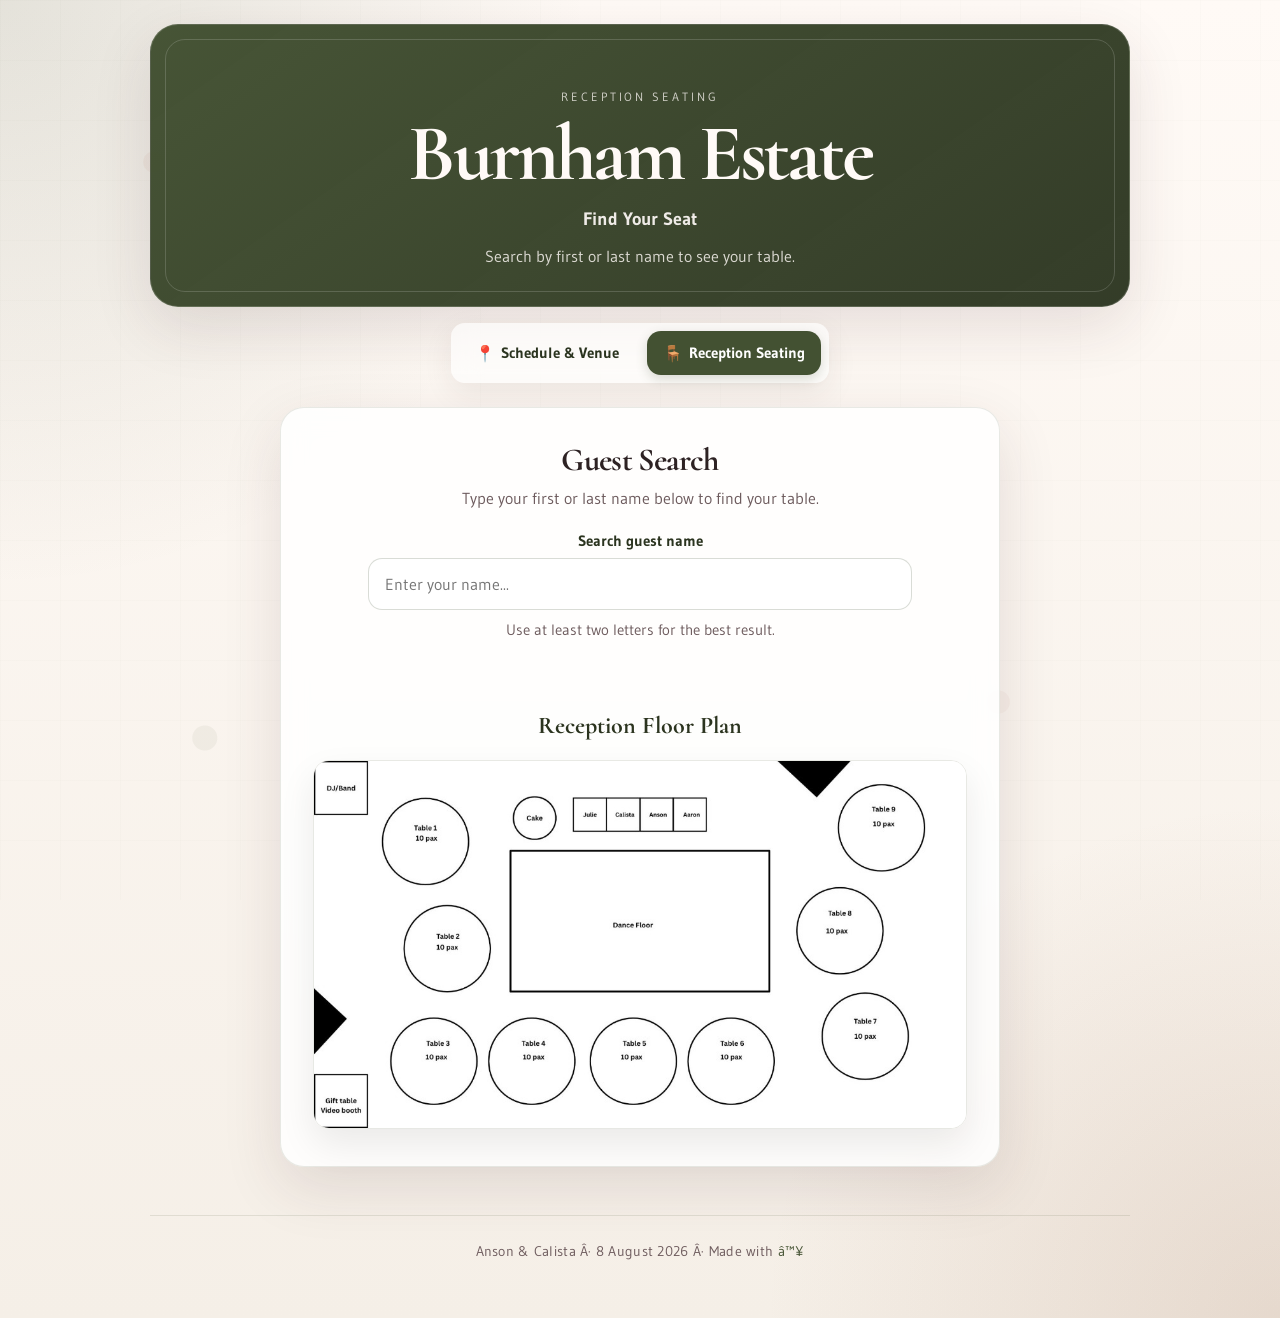
==== seating.html @ eb35f940 "Created Anson's seating page" ====
<!DOCTYPE html>
<!-- The language is set to English -->
<html lang="en">

<head>
    <!-- Character encoding for the document to support all text characters -->
    <meta charset="UTF-8">
    <!-- Make the page responsive on mobile devices so it scales correctly -->
    <meta name="viewport" content="width=device-width, initial-scale=1.0">
    <!-- Title of the page shown in the browser tab -->
    <title>Reception Seating | Anson &amp; Calista</title>
    <!-- Theme color for mobile browsers (changes the top bar color on some phones) -->
    <meta name="theme-color" content="#7a2230">
    
    <!-- Preconnect to Google Fonts for faster loading of typography -->
    <link rel="preconnect" href="https://fonts.googleapis.com">
    <link rel="preconnect" href="https://fonts.gstatic.com" crossorigin>
    <!-- Load custom fonts (Battambang, Inter, Playfair Display) from Google Fonts -->
    <link
        href="https://fonts.googleapis.com/css2?family=Battambang:wght@400;700&family=Gudea:wght@400;700&family=Cormorant:wght@400;700&display=swap"
        rel="stylesheet">
        
    <!-- Link to our custom CSS stylesheet for styling the page -->
    <link rel="stylesheet" href="style.css">
    
    <!-- Inline CSS to hide the language toggle button because we only need English here -->
    <style>
        #lang-toggle {
            display: none !important; /* Forces the button to be hidden completely */
        }
    </style>
</head>

<body>
    <!-- Hero section displaying the main title of the page -->
    <header class="hero hero-maroon">
        <!-- Small text above the main title (the eyebrow text) -->
        <p class="eyebrow">Reception Seating</p>
        <!-- The main heading with the venue name -->
        <h1>Burnham Estate</h1>
        <!-- Secondary text instructing the user what to do -->
        <p class="date">Find Your Seat</p>
        <!-- A small subtitle explaining the search feature below -->
        <p class="subtitle">Search by first or last name to see your table.</p>
    </header>

    <!-- Navigation bar to move between pages on the site -->
    <nav class="top-nav">
        <!-- Link to the schedule and venue page -->
        <a href="index.html"><i class="nav-icon">📍 </i><span>Schedule &amp; Venue</span></a>
        <!-- Link to the seating page (this page, so it is marked as active) -->
        <a href="seating.html" class="active"><i class="nav-icon">🪑</i><span data-i18n="nav-seating">Reception
                Seating</span></a>
    </nav>

    <!-- Main content area containing the search box and floor plan -->
    <main class="container flow-layout">
        <!-- Search panel section with a fade-in animation effect -->
        <section class="panel guest-search-panel fade-in" style="--delay: 0s">
            <!-- Heading area for the search section -->
            <div class="section-heading">
                <!-- Title for the search section -->
                <h2 data-i18n="seating-section-title">Guest Search</h2>
                <!-- Description for the search section to help users -->
                <p data-i18n="seating-section-desc">Type your first or last name below to find your table.</p>
            </div>

            <!-- Label for the search input box (good for accessibility) -->
            <label class="search-label" for="searchInput" data-i18n="seating-search-label">Search guest name</label>
            <!-- The actual text input box where users type their name -->
            <input type="text" id="searchInput" placeholder="Enter your name..."
                data-i18n-placeholder="seating-search-placeholder">
            <!-- A helpful hint for the user below the input -->
            <p class="search-hint" data-i18n="seating-search-hint">Use at least two letters for the best result.</p>

            <!-- This empty div is where the search results will appear via JavaScript -->
            <div id="results" class="results-shell"></div>

            <!-- Wrapper for the floor plan image, also fades in slightly delayed -->
            <div class="floorplan-wrapper fade-in" style="margin-top: 3.5rem; text-align: center; --delay: 0.15s">
                <!-- Title for the floor plan image -->
                <h3
                    style="font-family: 'Cormorant', Georgia, serif; color: var(--brand-dark); margin-bottom: 1.25rem; font-size: 1.5rem;">
                    Reception Floor Plan</h3>
                <!-- The floor plan image itself -->
                <img src="images/floorplan.jpg" alt="Floor Plan"
                    style="width: 100%; max-width: 800px; height: auto; border-radius: 16px; box-shadow: 0 16px 36px rgba(0,0,0,0.08); border: 1px solid var(--border);">
            </div>
        </section>
    </main>

    <!-- Footer section with the date and a heart icon -->
    <footer>
        <span>Anson &amp; Calista Â· 8 August 2026 Â· Made with</span> <i class="footer-heart">â™¥</i>
    </footer>

    <!-- Load the translations JavaScript file (used for multi-language support if needed) -->
    <script src="../translations.js"></script>
    
    <!-- Custom JavaScript for the seating search functionality -->
    <script>
        // Array of objects containing table names and their respective guests
        const seatingData = [
            { table: "Table 1", guests: ["Rodney Chiu", "Melissa Tan", "Zack Chiu", "Fetz Foo", "Feliz Foo", "Rina Tan", "Lee", "Florence Tan", "Bec Hardman", "Jenny Tan"] },
            { table: "Table 2", guests: ["Mum", "Grandma", "Carmen Nguyen", "Ma Nina Ortega", "Hilda Chow", "Catherine Wong", "Uncle Ma", "Vitou Seng", "Jenny Voller", "Geoff Voller"] },
            { table: "Table 3", guests: ["Julia Cheam", "Hui Ren Tan", "Adeline Yap", "Dan Yao", "Denise Foo", "Josie Goh", "Nicole Tan", "Sarah Maizura", "Chong Ler", "Ashley Lau"] },
            { table: "Table 4", guests: ["Macy Voeung", "Judy Nguyen", "Sharon Luo", "Jun Hee Hong", "Louis Teoh", "Jess Truong", "Tim Truong", "Esther Tran", "Dan Tran", "Grace Leung"] },
            { table: "Table 5", guests: ["Marshall Scott", "Julie Scott", "Woojin Yang", "Rachel Yang", "Rachel Tam", "Hamish Clark", "Mikey Wong", "Geoffrey Lu", "Andrew Wong", "Jeremy Wong"] },
            { table: "Table 6", guests: ["Ryan Szeto", "Grace Szeto", "Brett Jackson", "Janette Jackson", "Paul Tam", "Vania Tam", "Benjamin Jiang", "Erica Jiang", "Thomas Chin", "Carol Chin"] },
            { table: "Table 7", guests: ["Graham Bae", "Bora Bae", "Ethan Bae", "Ceewing Shen", "Joe Shen", "Sewlyn Chang", "Mady Chang", "Dan Au", "Fayette Au", "Bay Odontuyaa", "Emily Liu"] },
            { table: "Table 8", guests: ["Will Yu", "Lydia Chung", "Bianca So", "Ian Chan", "Jeclyn Lim", "Aaron Lee", "Lilian Ly", "Hieu Ly", "Jono Vavouris", "Hannah Vavouris", "Lina Vavouris"] },
            { table: "Table 9", guests: ["Nelson Cheng", "Peter Kim", "Adam Nelson", "Paul Chang", "Jacky Chen", "Jack Liang", "Samson Ng", "Mikkel Li", "Tim Lim", "Pearl Kim", "Ruby Lim"] }
        ];

        // Helper function to get a translated string based on a key from translations.js
        function t(key) {
            // Get the current language selected by the user
            const lang = getLanguage();
            // Look up the translation entry for the requested key
            const entry = translations[key];
            // If the entry doesn't exist, just return the key itself so it doesn't break
            if (!entry) return key;
            // Return the translated string for the current language, or English as a fallback
            return entry[lang] || entry['en'];
        }

        // Function to highlight the searched text within a guest's name
        function highlightMatch(name, query) {
            // Find the starting position of the query in the name (ignoring case)
            const idx = name.toLowerCase().indexOf(query);
            // If the query is not found, return the original name
            if (idx === -1) return name;
            // Get the part of the name before the matched text
            const before = name.slice(0, idx);
            // Get the exact matched text from the name (this preserves the original uppercase/lowercase)
            const match = name.slice(idx, idx + query.length);
            // Get the part of the name after the matched text
            const after = name.slice(idx + query.length);
            // Return the name with the matched part wrapped in a <mark> tag for yellow highlighting
            return `${before}<mark>${match}</mark>${after}`;
        }

        // Main function to handle searching for a guest when typing
        function searchGuest() {
            // Get the value typed in the search box, convert to lowercase, and remove extra spaces
            const input = document.getElementById('searchInput').value.toLowerCase().trim();
            // Get the div element where we will display the search results
            const resultsDiv = document.getElementById('results');

            // If the user typed less than 2 characters, show the default empty state message
            if (input.length < 2) {
                // Display the "seating-empty" message inside the results div
                resultsDiv.innerHTML = `<p class="empty-state">${t('seating-empty')}</p>`;
                // Stop the function from running further
                return;
            }

            // Create an empty string to build our HTML results
            let htmlString = '';

            // Loop through each table in the seating data array
            seatingData.forEach(tableGroup => {
                // Find all guests at this table whose name includes the searched text
                const matchedGuests = tableGroup.guests.filter(guest => guest.toLowerCase().includes(input));

                // If we found any matches at this table
                if (matchedGuests.length > 0) {
                    // Loop through all guests at the table and apply highlighting to the matching ones
                    const highlightedList = tableGroup.guests.map(guest => {
                        // If this guest's name matches the search, highlight it
                        if (guest.toLowerCase().includes(input)) {
                            return highlightMatch(guest, input);
                        }
                        // Otherwise, return the name normally without highlighting
                        return guest;
                    }).join(', '); // Join the array of names into a single comma-separated string

                    // Add a new result HTML block to our string for this table
                    htmlString += `
                        <div class="table-result">
                            <!-- Display the table name (e.g. Table 1) -->
                            <h3>${tableGroup.table}</h3>
                            <!-- Display the list of guests at the table with highlighting -->
                            <p><strong>${t('seating-guests-label')}</strong> ${highlightedList}</p>
                        </div>
                    `;
                }
            });

            // If no matches were found after checking all tables
            if (htmlString === '') {
                // Display a "no results" message
                resultsDiv.innerHTML = `<p class="empty-state">${t('seating-no-result')}</p>`;
            } else {
                // Otherwise, display the generated HTML results on the page
                resultsDiv.innerHTML = htmlString;
            }
        }

        // Get the search input element so we can listen for typing events
        const searchInput = document.getElementById('searchInput');
        // Get the results div so we can update it later
        const resultsDiv = document.getElementById('results');

        // When the page first loads, set the initial empty state message
        document.addEventListener('DOMContentLoaded', () => {
            // Put the empty message in the results container
            resultsDiv.innerHTML = `<p class="empty-state">${t('seating-empty')}</p>`;
        });

        // Run the searchGuest function every time the user types something into the input box
        searchInput.addEventListener('input', searchGuest);
        
        // When the user clicks into the search box, ensure the empty state is showing if there are no results yet
        searchInput.addEventListener('focus', () => {
            // If the results div is completely empty
            if (!resultsDiv.innerHTML) {
                // Show the empty state message
                resultsDiv.innerHTML = `<p class="empty-state">${t('seating-empty')}</p>`;
            }
        });

        // â”€â”€ Scroll fade-in â”€â”€
        // This is an immediately invoked function expression (IIFE) for the fade-in effect on scroll
        (function () {
            // Create a new IntersectionObserver to detect when elements enter the screen
            const observer = new IntersectionObserver((entries) => {
                // Loop through all observed elements
                entries.forEach(entry => {
                    // If the element is currently visible on the screen
                    if (entry.isIntersecting) {
                        // Add the 'visible' CSS class to trigger the fade-in animation
                        entry.target.classList.add('visible');
                        // Stop observing this element so it only fades in once
                        observer.unobserve(entry.target);
                    }
                });
            // Trigger when 8% of the element is visible on screen
            }, { threshold: 0.08 });

            // Find all elements with the 'fade-in' class and tell the observer to watch them
            document.querySelectorAll('.fade-in').forEach(el => observer.observe(el));
        })();
    </script>
</body>

</html>
---- style.css ----
﻿:root {
    --bg: #f5efe7;
    --surface: rgba(255, 255, 255, 0.86);
    --surface-strong: #ffffff;
    --text: #2d2223;
    --muted: #6d5b5d;
    --brand: #435132;
    --brand-dark: #2b341f;
    --border: rgba(67, 81, 50, 0.12);
    --shadow: 0 20px 60px rgba(68, 35, 40, 0.12);
}

* {
    box-sizing: border-box;
}

body {
    margin: 0;
    min-height: 100vh;
    font-family: "Cormorant", Georgia, serif;
    color: var(--text);
    text-align: center;
    background:
        radial-gradient(circle at top left, rgba(67, 81, 50, 0.14), transparent 32%),
        radial-gradient(circle at bottom right, rgba(160, 115, 87, 0.18), transparent 28%),
        linear-gradient(180deg, #fffaf6 0%, var(--bg) 100%);
}

body::before {
    content: "";
    position: fixed;
    inset: 0;
    pointer-events: none;
    background-image:
        radial-gradient(circle at 12% 18%, rgba(196, 151, 120, 0.22) 0 10px, transparent 11px),
        radial-gradient(circle at 84% 12%, rgba(67, 81, 50, 0.18) 0 14px, transparent 15px),
        radial-gradient(circle at 16% 82%, rgba(67, 81, 50, 0.14) 0 12px, transparent 13px),
        radial-gradient(circle at 78% 78%, rgba(196, 151, 120, 0.18) 0 11px, transparent 12px),
        linear-gradient(rgba(67, 81, 50, 0.03) 1px, transparent 1px),
        linear-gradient(90deg, rgba(67, 81, 50, 0.03) 1px, transparent 1px);
    background-size: 100% 100%, 100% 100%, 100% 100%, 100% 100%, 60px 60px, 60px 60px;
    opacity: 0.38;
}

.hero,
.top-nav,
.container,
footer {
    position: relative;
    z-index: 1;
}

/* â”€â”€â”€ Hero â”€â”€â”€ */

.hero {
    max-width: 980px;
    margin: 1.5rem auto 0;
    padding: 4rem 1.5rem 2.25rem;
    color: #fffaf7;
    background: linear-gradient(145deg, rgba(40, 24, 22, 0.18), rgba(40, 24, 22, 0.34));
    border: 1px solid rgba(255, 255, 255, 0.16);
    border-radius: 28px;
    box-shadow: var(--shadow);
    overflow: hidden;
}

.hero-photo {
    min-height: 42rem;
    display: flex;
    align-items: flex-end;
    justify-content: flex-start;
    background-image:
        linear-gradient(180deg, rgba(33, 18, 16, 0.08) 0%, rgba(33, 18, 16, 0.52) 100%),
        url("../images/CarmenVitou39.JPG");
    background-size: cover;
    background-position: center center;
}

.hero-maroon {
    background: linear-gradient(145deg, rgba(67, 81, 50, 0.98), rgba(43, 52, 31, 0.96));
}

.hero-menu {
    background:
        radial-gradient(ellipse at 20% 0%, rgba(196, 130, 100, 0.35) 0%, transparent 50%),
        radial-gradient(ellipse at 80% 100%, rgba(160, 90, 70, 0.25) 0%, transparent 50%),
        radial-gradient(circle at 50% 50%, rgba(255, 255, 255, 0.06) 0%, transparent 70%),
        linear-gradient(145deg, #435132 0%, #2b341f 40%, #3d1018 70%, #4a1a24 100%);
}

.hero-menu::before {
    content: "";
    position: absolute;
    inset: 0;
    background-image:
        radial-gradient(circle at 25% 30%, rgba(255, 215, 180, 0.08) 0 60px, transparent 61px),
        radial-gradient(circle at 75% 70%, rgba(255, 215, 180, 0.06) 0 40px, transparent 41px),
        radial-gradient(circle at 50% 10%, rgba(255, 255, 255, 0.04) 0 30px, transparent 31px);
    pointer-events: none;
    border-radius: 28px;
}

.hero-copy {
    position: relative;
    z-index: 1;
    width: min(100%, 36rem);
    text-align: left;
    padding: 1.2rem 1rem 1rem 0.25rem;
}

/* Hero text entrance animation */
@keyframes heroSlideUp {
    from {
        opacity: 0;
        transform: translateY(28px);
    }

    to {
        opacity: 1;
        transform: translateY(0);
    }
}

.hero-copy>* {
    animation: heroSlideUp 0.8s cubic-bezier(0.22, 1, 0.36, 1) both;
}

.hero-copy> :nth-child(1) {
    animation-delay: 0.1s;
}

.hero-copy> :nth-child(2) {
    animation-delay: 0.25s;
}

.hero-copy> :nth-child(3) {
    animation-delay: 0.4s;
}

.hero-copy> :nth-child(4) {
    animation-delay: 0.55s;
}

.hero-copy> :nth-child(5) {
    animation-delay: 0.7s;
}

.hero::after {
    content: "";
    position: absolute;
    inset: 14px;
    border: 1px solid rgba(255, 255, 255, 0.16);
    border-radius: 20px;
    pointer-events: none;
}

/* â”€â”€â”€ Typography â”€â”€â”€ */

.eyebrow,
.date,
.subtitle,
.section-heading p,
.search-hint,
.empty-state,
.schedule-item p,
.party-grid p,
.top-nav a,
.search-label {
    font-family: "Gudea", "Helvetica Neue", Arial, sans-serif;
}

.eyebrow {
    margin: 0 0 0.75rem;
    text-transform: uppercase;
    letter-spacing: 0.24em;
    font-size: 0.78rem;
    color: rgba(255, 250, 247, 0.78);
}

.hero h1 {
    margin: 0;
    font-size: clamp(2.8rem, 7vw, 5rem);
    line-height: 0.95;
    letter-spacing: -0.04em;
}

.date {
    margin: 1rem 0 0;
    font-size: 1.1rem;
    font-weight: 700;
    color: rgba(255, 250, 247, 0.92);
}

.subtitle {
    max-width: 38rem;
    margin: 0.8rem auto 0;
    font-size: 1rem;
    line-height: 1.7;
    color: rgba(255, 250, 247, 0.82);
}

/* â”€â”€â”€ Countdown â”€â”€â”€ */

.countdown {
    display: flex;
    gap: 0.6rem;
    margin-top: 1.4rem;
    flex-wrap: wrap;
}

.countdown-box {
    display: flex;
    flex-direction: column;
    align-items: center;
    justify-content: center;
    min-width: 4.2rem;
    padding: 0.65rem 0.8rem 0.55rem;
    border-radius: 14px;
    background: rgba(255, 255, 255, 0.12);
    backdrop-filter: blur(10px);
    border: 1px solid rgba(255, 255, 255, 0.18);
}

.countdown-num {
    font-family: "Cormorant", Georgia, serif;
    font-size: 1.6rem;
    font-weight: 700;
    line-height: 1.1;
    color: #fff;
}

.countdown-label {
    font-family: "Gudea", "Helvetica Neue", Arial, sans-serif;
    font-size: 0.65rem;
    font-weight: 600;
    text-transform: uppercase;
    letter-spacing: 0.12em;
    color: rgba(255, 250, 247, 0.7);
    margin-top: 0.2rem;
}

/* â”€â”€â”€ Nav â”€â”€â”€ */

.top-nav {
    display: inline-flex;
    flex-wrap: wrap;
    justify-content: center;
    gap: 0.75rem;
    margin: 1rem auto 0;
    padding: 0.5rem;
    border-radius: 14px;
    background: rgba(255, 255, 255, 0.64);
    backdrop-filter: blur(14px);
    box-shadow: 0 10px 30px rgba(68, 35, 40, 0.08);
}

.top-nav a {
    display: inline-flex;
    align-items: center;
    justify-content: center;
    min-height: 2.75rem;
    padding: 0.7rem 1rem;
    border-radius: 14px;
    color: var(--brand-dark);
    text-decoration: none;
    font-size: 0.95rem;
    font-weight: 700;
    transition: transform 150ms ease, background-color 150ms ease, color 150ms ease, box-shadow 150ms ease;
}

.top-nav a:hover,
.top-nav a:focus-visible {
    color: #fff;
    background: var(--brand);
    transform: translateY(-1px);
    box-shadow: 0 4px 12px rgba(67, 81, 50, 0.25);
    outline: none;
}

.top-nav a.active {
    color: #fff;
    background: var(--brand);
    box-shadow: 0 4px 12px rgba(67, 81, 50, 0.2);
}

.nav-icon {
    margin-right: 0.35rem;
    font-style: normal;
    font-size: 1rem;
}

.nav-back {
    border-right: 1px solid rgba(67, 81, 50, 0.15);
    padding-right: 1.2rem;
    margin-right: 0.15rem;
    opacity: 0.82;
    transition: opacity 150ms ease, transform 150ms ease, background-color 150ms ease, color 150ms ease, box-shadow 150ms ease;
}

.nav-back:hover,
.nav-back:focus-visible {
    opacity: 1;
}

/* â”€â”€â”€ Container / Layout â”€â”€â”€ */

.container {
    width: min(100% - 2rem, 980px);
    margin: 1.5rem auto 3rem;
    display: grid;
    gap: 1.25rem;
}

.flow-layout {
    grid-template-columns: 1fr;
}

/* â”€â”€â”€ Panels â”€â”€â”€ */

.panel {
    padding: clamp(1.25rem, 3vw, 2rem);
    text-align: left;
    background: var(--surface);
    border: 1px solid var(--border);
    border-radius: 24px;
    box-shadow: var(--shadow);
    backdrop-filter: blur(12px);
}

.guest-search-panel {
    max-width: 720px;
    margin-inline: auto;
    text-align: center;
}

.guest-search-panel .section-heading,
.guest-search-panel .search-label,
.guest-search-panel .search-hint {
    text-align: center;
}

.guest-search-panel .search-label,
.guest-search-panel input[type="text"],
.guest-search-panel .results-shell {
    width: min(100%, 34rem);
    margin-inline: auto;
}

.guest-search-panel .results-shell {
    justify-items: center;
}

.guest-search-panel .table-result,
.guest-search-panel .empty-state {
    width: 100%;
    text-align: left;
}

.venue-panel {
    background: linear-gradient(180deg, rgba(255, 255, 255, 0.94), rgba(252, 244, 239, 0.92));
}

.soft-panel {
    background: linear-gradient(180deg, rgba(255, 255, 255, 0.92), rgba(255, 247, 242, 0.9));
}

.gallery-panel {
    background: linear-gradient(180deg, rgba(255, 255, 255, 0.9), rgba(255, 250, 246, 0.92));
}

.menu-panel {
    text-align: center;
}

.menu-image-wrap {
    width: min(100%, 620px);
    max-width: 620px;
    margin: 0 auto;
    border-radius: 20px;
    overflow: hidden;
    background: #0b1027;
    box-shadow: 0 18px 44px rgba(32, 20, 24, 0.16);
    border: 1px solid rgba(67, 81, 50, 0.12);
}

.menu-image-wrap img {
    display: block;
    width: 100%;
    height: auto;
    max-height: 82vh;
    object-fit: contain;
}

/* â”€â”€â”€ Section Headings â”€â”€â”€ */

.section-heading {
    margin-bottom: 1.2rem;
}

.section-heading h2 {
    margin: 0;
    font-size: clamp(1.5rem, 3vw, 2rem);
    letter-spacing: -0.02em;
}

.section-heading p {
    margin: 0.45rem 0 0;
    color: var(--muted);
    line-height: 1.6;
}

/* â”€â”€â”€ Schedule â”€â”€â”€ */

.schedule-item {
    padding: 1rem 0;
    border-top: 1px solid rgba(67, 81, 50, 0.12);
    transition: background-color 200ms ease;
}

.schedule-item:first-of-type {
    border-top: 0;
    padding-top: 0;
}

.schedule-item:hover {
    background: rgba(67, 81, 50, 0.03);
    border-radius: 12px;
    padding-left: 0.75rem;
    padding-right: 0.75rem;
    margin-left: -0.75rem;
    margin-right: -0.75rem;
}

.schedule-item h3 {
    margin: 0 0 0.6rem;
    font-family: "Gudea", "Helvetica Neue", Arial, sans-serif;
    font-size: 1.08rem;
    line-height: 1.4;
}

.time-pill {
    display: inline-flex;
    align-items: center;
    padding: 0.25rem 0.7rem;
    margin-right: 0.5rem;
    border-radius: 999px;
    background: rgba(67, 81, 50, 0.1);
    color: var(--brand);
    font-size: 0.86rem;
    font-weight: 700;
    letter-spacing: 0.02em;
}

.schedule-item p,
.party-grid p {
    margin: 0.2rem 0;
    line-height: 1.7;
    color: var(--muted);
}

/* â”€â”€â”€ Wedding Party â”€â”€â”€ */

.party-section-title {
    margin: 2.2rem 0 0.8rem;
    font-family: "Cormorant", Georgia, serif;
    font-size: 1.4rem;
    color: var(--brand-dark);
}

.party-grid {
    display: grid;
    gap: 0.75rem;
}

.party-grid p {
    margin: 0;
    padding: 1rem 1.1rem;
    background: rgba(67, 81, 50, 0.06);
    border: 1px solid rgba(67, 81, 50, 0.08);
    border-radius: 16px;
    color: var(--text);
    transition: transform 200ms ease, box-shadow 200ms ease;
}

.party-grid p:hover {
    transform: translateY(-2px);
    box-shadow: 0 8px 20px rgba(68, 35, 40, 0.1);
}

/* â”€â”€â”€ Search â”€â”€â”€ */

.search-label {
    display: block;
    margin: 0 0 0.5rem;
    font-size: 0.95rem;
    font-weight: 700;
    color: var(--brand-dark);
}

input[type="text"] {
    width: 100%;
    min-height: 3.25rem;
    padding: 0.9rem 1rem;
    border: 1px solid rgba(67, 81, 50, 0.2);
    border-radius: 14px;
    background: rgba(255, 255, 255, 0.95);
    color: var(--text);
    font-family: "Gudea", "Helvetica Neue", Arial, sans-serif;
    font-size: 1rem;
    box-shadow: inset 0 1px 0 rgba(255, 255, 255, 0.85);
    transition: border-color 150ms ease, box-shadow 150ms ease, transform 150ms ease;
}

input[type="text"]:focus {
    outline: none;
    border-color: var(--brand);
    box-shadow: 0 0 0 4px rgba(67, 81, 50, 0.12);
}

.search-hint {
    margin: 0.7rem 0 1rem;
    color: var(--muted);
    font-size: 0.92rem;
}

.results-shell {
    display: grid;
    gap: 0.75rem;
}

/* â”€â”€â”€ Search results with animation â”€â”€â”€ */

@keyframes resultSlideIn {
    from {
        opacity: 0;
        transform: translateY(12px);
    }

    to {
        opacity: 1;
        transform: translateY(0);
    }
}

.table-result {
    padding: 1rem 1.1rem;
    background: var(--surface-strong);
    border: 1px solid rgba(67, 81, 50, 0.12);
    border-radius: 16px;
    box-shadow: 0 12px 30px rgba(68, 35, 40, 0.06);
    text-align: left;
    animation: resultSlideIn 0.35s cubic-bezier(0.22, 1, 0.36, 1) both;
}

.table-result:nth-child(2) {
    animation-delay: 0.08s;
}

.table-result:nth-child(3) {
    animation-delay: 0.16s;
}

.table-result h3 {
    margin: 0 0 0.5rem;
    font-family: "Gudea", "Helvetica Neue", Arial, sans-serif;
    font-size: 1.05rem;
    color: var(--brand-dark);
}

.table-result p {
    margin: 0;
    color: var(--muted);
    line-height: 1.6;
}

mark {
    background: rgba(67, 81, 50, 0.14);
    color: var(--brand-dark);
    font-weight: 700;
    border-radius: 3px;
    padding: 0.05em 0.2em;
}

.empty-state {
    margin: 0;
    padding: 1rem 1.1rem;
    border-radius: 16px;
    background: rgba(67, 81, 50, 0.06);
    border: 1px dashed rgba(67, 81, 50, 0.18);
    color: var(--muted);
    text-align: center;
    animation: resultSlideIn 0.3s cubic-bezier(0.22, 1, 0.36, 1) both;
}

/* â”€â”€â”€ Photo Grid & Lightbox â”€â”€â”€ */

.photo-grid {
    display: grid;
    gap: 1rem;
}

.photo-card {
    margin: 0;
    overflow: hidden;
    border-radius: 20px;
    background: #fff;
    border: 1px solid rgba(67, 81, 50, 0.12);
    box-shadow: 0 16px 36px rgba(68, 35, 40, 0.08);
    cursor: pointer;
    transition: transform 300ms ease, box-shadow 300ms ease;
}

.photo-card:hover {
    transform: translateY(-4px);
    box-shadow: 0 22px 48px rgba(68, 35, 40, 0.14);
}

.photo-card img {
    display: block;
    width: 100%;
    height: 100%;
    aspect-ratio: 4 / 5;
    object-fit: cover;
    transition: transform 0.5s cubic-bezier(0.22, 1, 0.36, 1);
}

.photo-card:hover img {
    transform: scale(1.06);
}

.photo-card-large img {
    aspect-ratio: 4 / 5;
}

.photo-card figcaption {
    padding: 0.8rem 0.95rem 0.95rem;
    font-family: "Gudea", "Helvetica Neue", Arial, sans-serif;
    font-size: 0.92rem;
    color: var(--muted);
    text-align: left;
}

/* Lightbox */
.lightbox-overlay {
    position: fixed;
    inset: 0;
    z-index: 1000;
    display: flex;
    align-items: center;
    justify-content: center;
    background: rgba(20, 10, 12, 0.88);
    backdrop-filter: blur(12px);
    opacity: 0;
    visibility: hidden;
    transition: opacity 0.3s ease, visibility 0.3s ease;
    cursor: zoom-out;
}

.lightbox-overlay.open {
    opacity: 1;
    visibility: visible;
}

.lightbox-overlay img {
    max-width: 90vw;
    max-height: 88vh;
    border-radius: 16px;
    box-shadow: 0 30px 80px rgba(0, 0, 0, 0.4);
    transform: scale(0.92);
    transition: transform 0.35s cubic-bezier(0.22, 1, 0.36, 1);
}

.lightbox-overlay.open img {
    transform: scale(1);
}

.lightbox-close {
    position: absolute;
    top: 1.2rem;
    right: 1.5rem;
    width: 44px;
    height: 44px;
    border: none;
    border-radius: 50%;
    background: rgba(255, 255, 255, 0.15);
    color: #fff;
    font-size: 1.5rem;
    cursor: pointer;
    display: flex;
    align-items: center;
    justify-content: center;
    transition: background 200ms ease;
    backdrop-filter: blur(8px);
}

.lightbox-close:hover {
    background: rgba(255, 255, 255, 0.28);
}

/* â”€â”€â”€ Venue Grid â”€â”€â”€ */

.venue-grid {
    display: grid;
    gap: 1rem;
}

.venue-card {
    padding: 1.1rem;
    border-radius: 18px;
    background: rgba(255, 255, 255, 0.94);
    border: 1px solid rgba(67, 81, 50, 0.12);
    box-shadow: 0 12px 30px rgba(68, 35, 40, 0.06);
    transition: transform 250ms ease, box-shadow 250ms ease;
}

.venue-card:hover {
    transform: translateY(-3px);
    box-shadow: 0 18px 40px rgba(68, 35, 40, 0.12);
}

.venue-card h3 {
    margin: 0;
    font-family: "Gudea", "Helvetica Neue", Arial, sans-serif;
    font-size: 1.05rem;
    color: var(--brand-dark);
}

.venue-label {
    margin: 0 0 0.45rem;
    text-transform: uppercase;
    letter-spacing: 0.18em;
    font-size: 0.75rem;
    font-weight: 700;
    color: var(--brand);
}

.venue-card p,
.info-list {
    margin: 0.5rem 0 0;
    font-family: "Gudea", "Helvetica Neue", Arial, sans-serif;
    line-height: 1.65;
    color: var(--muted);
}

.info-list {
    padding-left: 1.1rem;
}

.info-list li+li {
    margin-top: 0.45rem;
}

.info-list a {
    color: var(--brand-dark);
    font-weight: 700;
    text-decoration-thickness: 2px;
    text-underline-offset: 0.15em;
    transition: color 150ms ease;
}

.info-list a:hover,
.info-list a:focus-visible {
    color: var(--brand);
}

strong {
    color: var(--text);
}

/* â”€â”€â”€ Song List â”€â”€â”€ */

.song-list {
    display: grid;
    gap: 0.75rem;
}

.song-item {
    display: flex;
    align-items: center;
    gap: 1rem;
    padding: 1rem 1.1rem;
    background: rgba(67, 81, 50, 0.04);
    border: 1px solid rgba(67, 81, 50, 0.08);
    border-radius: 16px;
    transition: transform 200ms ease, box-shadow 200ms ease, background-color 200ms ease;
}

.song-item:hover {
    transform: translateY(-2px);
    box-shadow: 0 8px 20px rgba(68, 35, 40, 0.1);
    background: rgba(67, 81, 50, 0.07);
}

.song-number {
    display: flex;
    align-items: center;
    justify-content: center;
    flex-shrink: 0;
    width: 2.6rem;
    height: 2.6rem;
    border-radius: 50%;
    background: linear-gradient(145deg, var(--brand), var(--brand-dark));
    color: #fff;
    font-family: "Cormorant", Georgia, serif;
    font-size: 1.15rem;
    font-weight: 700;
    box-shadow: 0 4px 12px rgba(67, 81, 50, 0.25);
}

.song-details {
    flex: 1;
}

.song-details h3 {
    margin: 0;
    font-family: "Gudea", "Helvetica Neue", Arial, sans-serif;
    font-size: 1.05rem;
    color: var(--brand-dark);
}

.song-meta {
    margin: 0.25rem 0 0;
    font-family: "Gudea", "Helvetica Neue", Arial, sans-serif;
    font-size: 0.92rem;
    color: var(--muted);
    line-height: 1.6;
    font-style: italic;
}

.song-lyrics {
    margin: 0.8rem 0 0;
    padding: 0.8rem 1rem;
    border-left: 3px solid var(--brand);
    background: rgba(67, 81, 50, 0.02);
    border-radius: 0 12px 12px 0;
    font-family: "Cormorant", Georgia, serif;
    font-size: 0.95rem;
    line-height: 1.6;
    color: var(--muted);
    white-space: pre-wrap;
}

/* â”€â”€â”€ Bible Reading Cards â”€â”€â”€ */

.reading-list {
    display: grid;
    gap: 1rem;
}

.reading-card {
    padding: 1.25rem 1.3rem;
    border-radius: 18px;
    background: rgba(255, 255, 255, 0.94);
    border: 1px solid rgba(67, 81, 50, 0.12);
    box-shadow: 0 12px 30px rgba(68, 35, 40, 0.06);
    transition: transform 250ms ease, box-shadow 250ms ease;
}

.reading-card:hover {
    transform: translateY(-3px);
    box-shadow: 0 18px 40px rgba(68, 35, 40, 0.12);
}

.reading-label {
    margin: 0 0 0.45rem;
    text-transform: uppercase;
    letter-spacing: 0.18em;
    font-family: "Gudea", "Helvetica Neue", Arial, sans-serif;
    font-size: 0.75rem;
    font-weight: 700;
    color: var(--brand);
}

.reading-card h3 {
    margin: 0 0 0.6rem;
    font-family: "Gudea", "Helvetica Neue", Arial, sans-serif;
    font-size: 1.08rem;
    color: var(--brand-dark);
}

.reading-text {
    margin: 0;
    padding: 0.9rem 1rem 0.9rem 1.2rem;
    border-left: 3px solid var(--brand);
    border-radius: 0 12px 12px 0;
    background: rgba(67, 81, 50, 0.04);
    font-family: "Cormorant", Georgia, serif;
    font-size: 1rem;
    font-style: italic;
    line-height: 1.75;
    color: var(--muted);
}

.reading-heading {
    margin: 0 0 0.6rem;
    font-family: "Gudea", "Helvetica Neue", Arial, sans-serif;
    font-size: 0.92rem;
    font-style: italic;
    color: var(--muted);
}

.reading-text sup {
    font-size: 0.7em;
    font-weight: 700;
    font-style: normal;
    color: var(--brand);
    margin-right: 0.08em;
    vertical-align: super;
    line-height: 0;
}

/* â”€â”€â”€ Fade-in scroll animation â”€â”€â”€ */

.fade-in {
    opacity: 0;
    transform: translateY(24px);
    transition: opacity 0.7s cubic-bezier(0.22, 1, 0.36, 1),
        transform 0.7s cubic-bezier(0.22, 1, 0.36, 1);
    transition-delay: var(--delay, 0s);
}

.fade-in.visible {
    opacity: 1;
    transform: translateY(0);
}

/* â”€â”€â”€ Footer â”€â”€â”€ */

footer {
    max-width: 980px;
    margin: 0 auto 2rem;
    padding: 1.5rem 1rem;
    text-align: center;
    font-family: "Gudea", "Helvetica Neue", Arial, sans-serif;
    font-size: 0.88rem;
    color: var(--muted);
    border-top: 1px solid var(--border);
    letter-spacing: 0.02em;
    line-height: 1.6;
}

footer .footer-heart {
    color: var(--brand);
    font-style: normal;
}

/* â”€â”€â”€ Desktop â”€â”€â”€ */

@media (min-width: 840px) {
    .container {
        grid-template-columns: 1.4fr 0.9fr;
        align-items: start;
    }

    .flow-layout {
        grid-template-columns: 1fr;
    }

    .panel:first-child {
        min-height: 100%;
    }

    .venue-grid,
    .photo-grid {
        grid-template-columns: repeat(2, minmax(0, 1fr));
    }

    .photo-grid {
        grid-template-columns: 1.35fr 1fr 1fr;
    }

    .photo-card-large img {
        aspect-ratio: 4 / 5;
        min-height: 0;
    }
}

/* â”€â”€â”€ Mobile â”€â”€â”€ */

@media (max-width: 640px) {
    .hero {
        margin-top: 0.75rem;
        padding: 3rem 1.1rem 1.8rem;
        border-radius: 20px;
    }

    .top-nav {
        width: calc(100% - 1rem);
    }

    .top-nav a {
        flex: 1 1 100%;
    }

    .container {
        width: calc(100% - 1rem);
        margin-top: 1rem;
        margin-bottom: 2rem;
    }

    .hero-photo {
        min-height: 28rem;
        background-position: center top;
        background-image:
            linear-gradient(180deg, rgba(33, 18, 16, 0.12) 0%, rgba(33, 18, 16, 0.62) 100%),
            url("../images/CarmenVitou39.JPG");
    }

    .hero-copy {
        width: 100%;
        padding: 0.25rem 0.25rem 0.5rem;
    }

    .venue-card {
        padding: 1rem;
    }

    .photo-card img {
        aspect-ratio: 16 / 12;
    }

    .countdown {
        gap: 0.45rem;
    }

    .countdown-box {
        min-width: 3.6rem;
        padding: 0.5rem 0.6rem 0.4rem;
    }

    .countdown-num {
        font-size: 1.3rem;
    }

    footer {
        margin-bottom: 1.5rem;
        padding: 1.2rem 0.75rem;
    }
}

/* â”€â”€â”€ Language Toggle Button â”€â”€â”€ */

.lang-toggle {
    position: fixed;
    top: 1.1rem;
    right: 1.1rem;
    z-index: 900;
    display: inline-flex;
    align-items: center;
    gap: 0.4rem;
    padding: 0.55rem 1rem 0.55rem 0.75rem;
    border: 1px solid rgba(255, 255, 255, 0.28);
    border-radius: 999px;
    background: rgba(255, 255, 255, 0.72);
    backdrop-filter: blur(16px);
    -webkit-backdrop-filter: blur(16px);
    box-shadow:
        0 8px 28px rgba(68, 35, 40, 0.12),
        0 1px 3px rgba(0, 0, 0, 0.06);
    cursor: pointer;
    font-family: "Gudea", "Helvetica Neue", Arial, sans-serif;
    font-size: 0.88rem;
    font-weight: 700;
    color: var(--brand-dark);
    letter-spacing: 0.01em;
    transition:
        transform 200ms cubic-bezier(0.22, 1, 0.36, 1),
        box-shadow 200ms ease,
        background 200ms ease;
}

.lang-toggle:hover {
    transform: translateY(-2px) scale(1.03);
    box-shadow:
        0 12px 36px rgba(68, 35, 40, 0.18),
        0 2px 6px rgba(0, 0, 0, 0.08);
    background: rgba(255, 255, 255, 0.88);
}

.lang-toggle:active {
    transform: translateY(0) scale(0.97);
    box-shadow: 0 4px 14px rgba(68, 35, 40, 0.1);
}

.lang-toggle span {
    line-height: 1;
}

/* â”€â”€â”€ Khmer Language Overrides â”€â”€â”€ */

html[lang="km"] body {
    font-family: "Battambang", "Cormorant", Georgia, serif;
}

html[lang="km"] .hero h1 {
    font-family: "Battambang", "Cormorant", Georgia, serif;
    line-height: 1.15;
}

html[lang="km"] .countdown-num {
    font-family: "Battambang", "Cormorant", Georgia, serif;
}

html[lang="km"] .reading-text {
    font-family: "Battambang", "Cormorant", Georgia, serif;
    line-height: 1.9;
}

html[lang="km"] .eyebrow,
html[lang="km"] .date,
html[lang="km"] .subtitle,
html[lang="km"] .section-heading p,
html[lang="km"] .search-hint,
html[lang="km"] .empty-state,
html[lang="km"] .schedule-item p,
html[lang="km"] .party-grid p,
html[lang="km"] .top-nav a,
html[lang="km"] .search-label,
html[lang="km"] .schedule-item h3,
html[lang="km"] .venue-card h3,
html[lang="km"] .song-details h3,
html[lang="km"] .song-meta,
html[lang="km"] .reading-label,
html[lang="km"] .reading-card h3,
html[lang="km"] .table-result h3,
html[lang="km"] .table-result p,
html[lang="km"] .photo-card figcaption,
html[lang="km"] .venue-card p,
html[lang="km"] .venue-label,
html[lang="km"] .info-list,
html[lang="km"] footer {
    font-family: "Battambang", "Gudea", "Helvetica Neue", Arial, sans-serif;
}

html[lang="km"] input[type="text"] {
    font-family: "Battambang", "Gudea", "Helvetica Neue", Arial, sans-serif;
}

html[lang="km"] .section-heading h2 {
    font-family: "Battambang", "Cormorant", Georgia, serif;
}

/* Khmer text tends to be taller, bump line-heights slightly */
html[lang="km"] .subtitle,
html[lang="km"] .section-heading p,
html[lang="km"] .schedule-item p,
html[lang="km"] .party-grid p,
html[lang="km"] .venue-card p,
html[lang="km"] .info-list {
    line-height: 1.85;
}

@media (max-width: 640px) {
    .lang-toggle {
        top: 0.6rem;
        right: 0.6rem;
        padding: 0.45rem 0.8rem 0.45rem 0.6rem;
        font-size: 0.82rem;
    }
}
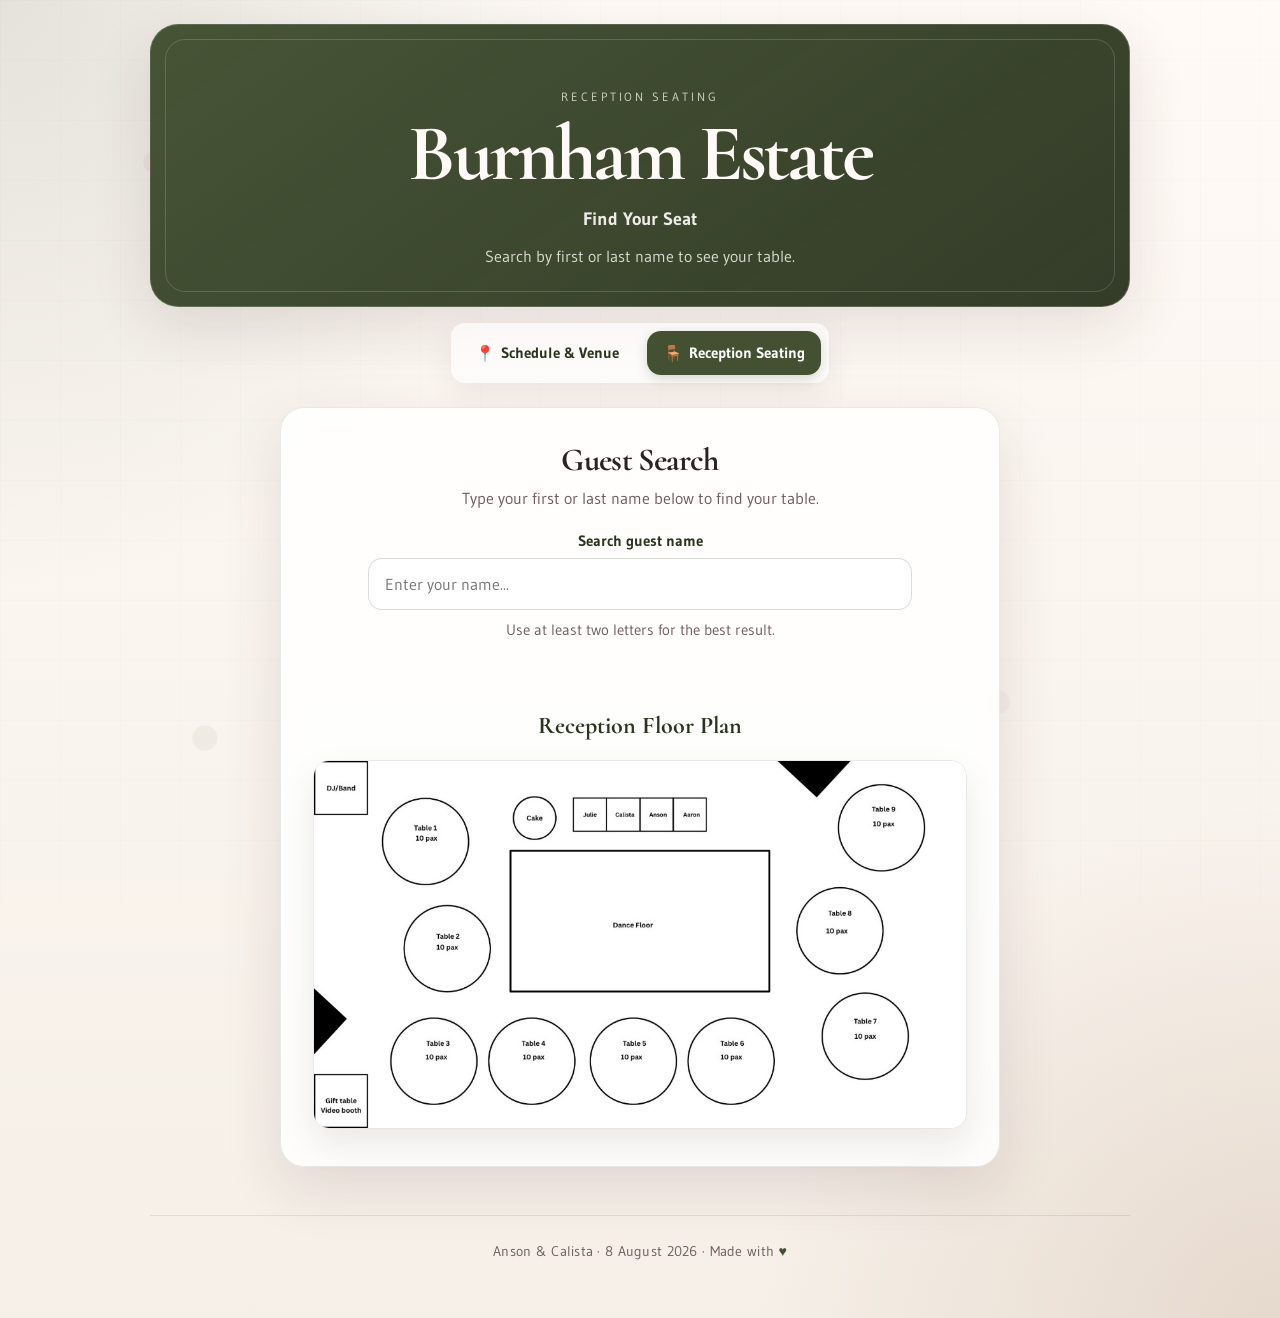
==== commit cc0a95e4: "Update to emoji display and floorplan.jpg" ====
--- a/seating.html
+++ b/seating.html
@@ -83,16 +83,22 @@
                     style="font-family: 'Cormorant', Georgia, serif; color: var(--brand-dark); margin-bottom: 1.25rem; font-size: 1.5rem;">
                     Reception Floor Plan</h3>
                 <!-- The floor plan image itself -->
-                <img src="images/floorplan.jpg" alt="Floor Plan"
-                    style="width: 100%; max-width: 800px; height: auto; border-radius: 16px; box-shadow: 0 16px 36px rgba(0,0,0,0.08); border: 1px solid var(--border);">
+                <img src="images/floorplan.jpg" alt="Floor Plan" id="floorplanImg"
+                    style="width: 100%; max-width: 800px; height: auto; border-radius: 16px; box-shadow: 0 16px 36px rgba(0,0,0,0.08); border: 1px solid var(--border); cursor: zoom-in;">
             </div>
         </section>
     </main>
 
     <!-- Footer section with the date and a heart icon -->
     <footer>
-        <span>Anson &amp; Calista Â· 8 August 2026 Â· Made with</span> <i class="footer-heart">â™¥</i>
+        <span>Anson &amp; Calista &middot; 8 August 2026 &middot; Made with</span> <i class="footer-heart">&hearts;</i>
     </footer>
+
+    <!-- Lightbox for zooming images -->
+    <div id="lightbox" class="lightbox-overlay">
+        <button class="lightbox-close" id="lightboxClose">&times;</button>
+        <img src="images/floorplan.jpg" alt="Floor Plan Zoomed">
+    </div>
 
     <!-- Load the translations JavaScript file (used for multi-language support if needed) -->
     <script src="../translations.js"></script>
@@ -220,6 +226,19 @@
             }
         });
 
+        // Lightbox logic
+        const floorplanImg = document.getElementById('floorplanImg');
+        const lightbox = document.getElementById('lightbox');
+        const lightboxClose = document.getElementById('lightboxClose');
+
+        if (floorplanImg && lightbox && lightboxClose) {
+            floorplanImg.addEventListener('click', () => lightbox.classList.add('open'));
+            lightbox.addEventListener('click', (e) => {
+                if (e.target !== lightbox.querySelector('img')) lightbox.classList.remove('open');
+            });
+            lightboxClose.addEventListener('click', () => lightbox.classList.remove('open'));
+        }
+
         // â”€â”€ Scroll fade-in â”€â”€
         // This is an immediately invoked function expression (IIFE) for the fade-in effect on scroll
         (function () {
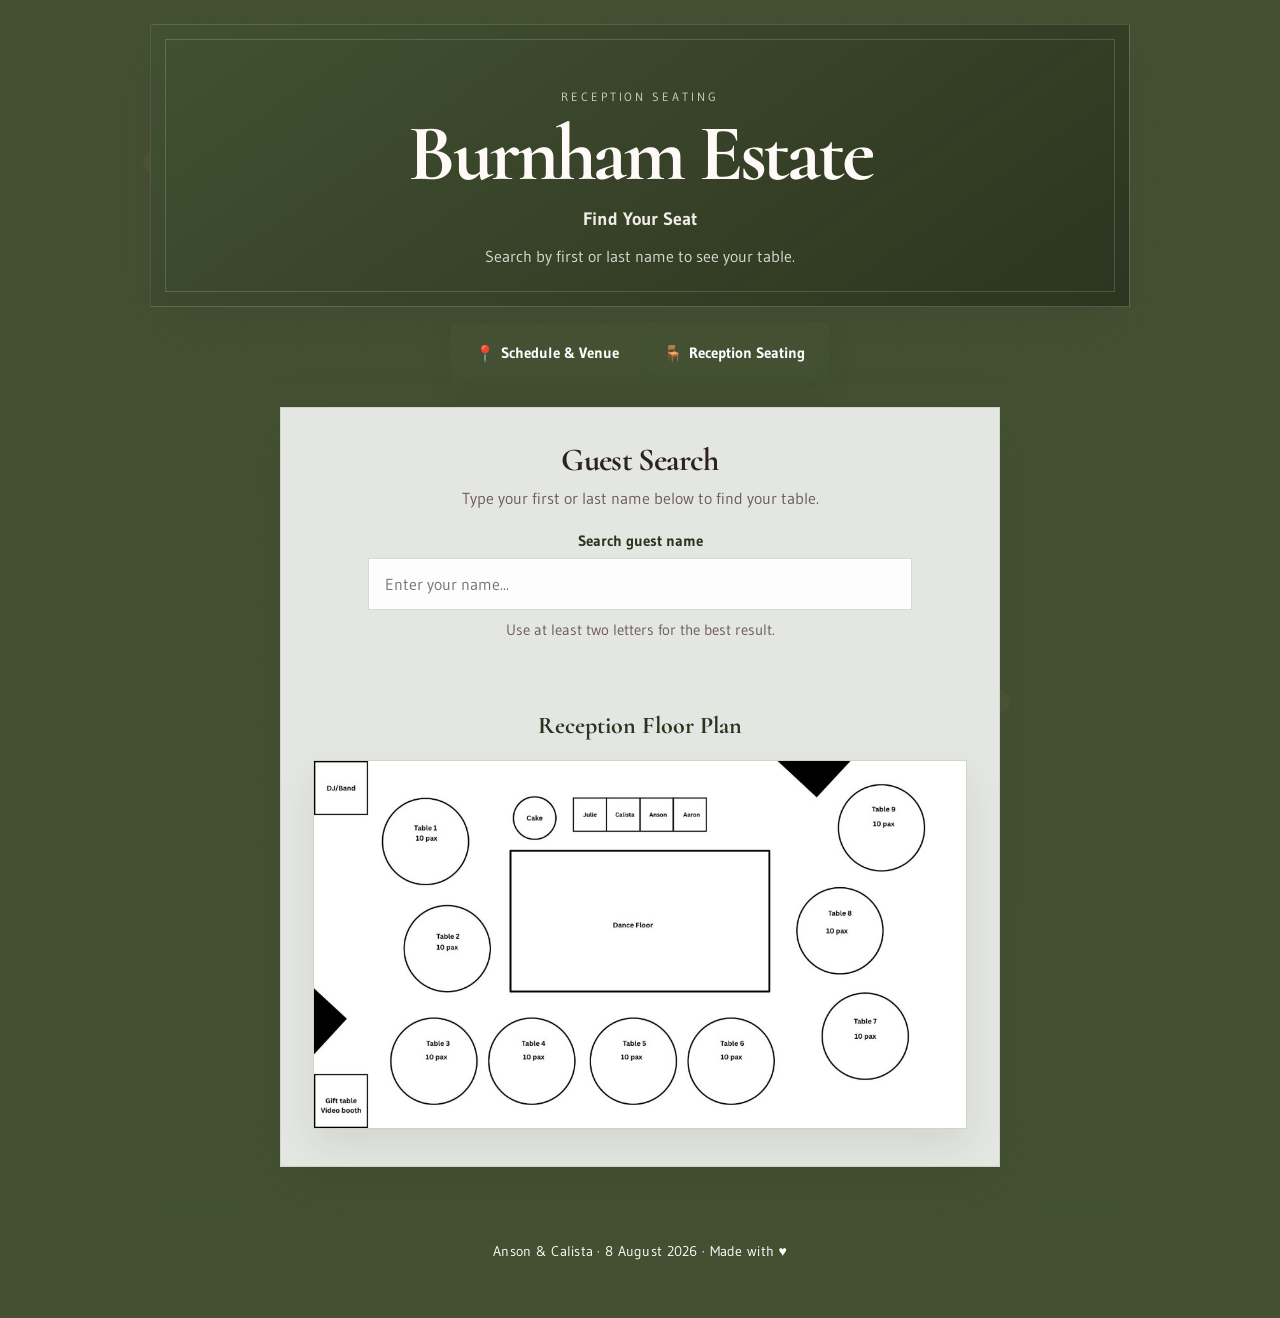
==== commit 6d2142da: "Deleted universal border radius" ====
--- a/seating.html
+++ b/seating.html
@@ -84,7 +84,7 @@
                     Reception Floor Plan</h3>
                 <!-- The floor plan image itself -->
                 <img src="images/floorplan.jpg" alt="Floor Plan" id="floorplanImg"
-                    style="width: 100%; max-width: 800px; height: auto; border-radius: 16px; box-shadow: 0 16px 36px rgba(0,0,0,0.08); border: 1px solid var(--border); cursor: zoom-in;">
+                    style="width: 100%; max-width: 800px; height: auto; box-shadow: 0 16px 36px rgba(0,0,0,0.08); border: 1px solid var(--border); cursor: zoom-in;">
             </div>
         </section>
     </main>
--- a/style.css
+++ b/style.css
@@ -1,5 +1,5 @@
-﻿:root {
-    --bg: #f5efe7;
+:root {
+    --bg: #435132;
     --surface: rgba(255, 255, 255, 0.86);
     --surface-strong: #ffffff;
     --text: #2d2223;
@@ -20,10 +20,7 @@
     font-family: "Cormorant", Georgia, serif;
     color: var(--text);
     text-align: center;
-    background:
-        radial-gradient(circle at top left, rgba(67, 81, 50, 0.14), transparent 32%),
-        radial-gradient(circle at bottom right, rgba(160, 115, 87, 0.18), transparent 28%),
-        linear-gradient(180deg, #fffaf6 0%, var(--bg) 100%);
+    background: #435132;
 }
 
 body::before {
@@ -59,7 +56,6 @@
     color: #fffaf7;
     background: linear-gradient(145deg, rgba(40, 24, 22, 0.18), rgba(40, 24, 22, 0.34));
     border: 1px solid rgba(255, 255, 255, 0.16);
-    border-radius: 28px;
     box-shadow: var(--shadow);
     overflow: hidden;
 }
@@ -97,7 +93,6 @@
         radial-gradient(circle at 75% 70%, rgba(255, 215, 180, 0.06) 0 40px, transparent 41px),
         radial-gradient(circle at 50% 10%, rgba(255, 255, 255, 0.04) 0 30px, transparent 31px);
     pointer-events: none;
-    border-radius: 28px;
 }
 
 .hero-copy {
@@ -150,7 +145,6 @@
     position: absolute;
     inset: 14px;
     border: 1px solid rgba(255, 255, 255, 0.16);
-    border-radius: 20px;
     pointer-events: none;
 }
 
@@ -215,7 +209,6 @@
     justify-content: center;
     min-width: 4.2rem;
     padding: 0.65rem 0.8rem 0.55rem;
-    border-radius: 14px;
     background: rgba(255, 255, 255, 0.12);
     backdrop-filter: blur(10px);
     border: 1px solid rgba(255, 255, 255, 0.18);
@@ -248,8 +241,7 @@
     gap: 0.75rem;
     margin: 1rem auto 0;
     padding: 0.5rem;
-    border-radius: 14px;
-    background: rgba(255, 255, 255, 0.64);
+    background: #435132;
     backdrop-filter: blur(14px);
     box-shadow: 0 10px 30px rgba(68, 35, 40, 0.08);
 }
@@ -261,7 +253,7 @@
     min-height: 2.75rem;
     padding: 0.7rem 1rem;
     border-radius: 14px;
-    color: var(--brand-dark);
+    color: #fff;
     text-decoration: none;
     font-size: 0.95rem;
     font-weight: 700;
@@ -322,7 +314,6 @@
     text-align: left;
     background: var(--surface);
     border: 1px solid var(--border);
-    border-radius: 24px;
     box-shadow: var(--shadow);
     backdrop-filter: blur(12px);
 }
@@ -376,7 +367,6 @@
     width: min(100%, 620px);
     max-width: 620px;
     margin: 0 auto;
-    border-radius: 20px;
     overflow: hidden;
     background: #0b1027;
     box-shadow: 0 18px 44px rgba(32, 20, 24, 0.16);
@@ -424,7 +414,6 @@
 
 .schedule-item:hover {
     background: rgba(67, 81, 50, 0.03);
-    border-radius: 12px;
     padding-left: 0.75rem;
     padding-right: 0.75rem;
     margin-left: -0.75rem;
@@ -443,7 +432,6 @@
     align-items: center;
     padding: 0.25rem 0.7rem;
     margin-right: 0.5rem;
-    border-radius: 999px;
     background: rgba(67, 81, 50, 0.1);
     color: var(--brand);
     font-size: 0.86rem;
@@ -477,7 +465,6 @@
     padding: 1rem 1.1rem;
     background: rgba(67, 81, 50, 0.06);
     border: 1px solid rgba(67, 81, 50, 0.08);
-    border-radius: 16px;
     color: var(--text);
     transition: transform 200ms ease, box-shadow 200ms ease;
 }
@@ -502,7 +489,6 @@
     min-height: 3.25rem;
     padding: 0.9rem 1rem;
     border: 1px solid rgba(67, 81, 50, 0.2);
-    border-radius: 14px;
     background: rgba(255, 255, 255, 0.95);
     color: var(--text);
     font-family: "Gudea", "Helvetica Neue", Arial, sans-serif;
@@ -546,7 +532,6 @@
     padding: 1rem 1.1rem;
     background: var(--surface-strong);
     border: 1px solid rgba(67, 81, 50, 0.12);
-    border-radius: 16px;
     box-shadow: 0 12px 30px rgba(68, 35, 40, 0.06);
     text-align: left;
     animation: resultSlideIn 0.35s cubic-bezier(0.22, 1, 0.36, 1) both;
@@ -577,14 +562,12 @@
     background: rgba(67, 81, 50, 0.14);
     color: var(--brand-dark);
     font-weight: 700;
-    border-radius: 3px;
     padding: 0.05em 0.2em;
 }
 
 .empty-state {
     margin: 0;
     padding: 1rem 1.1rem;
-    border-radius: 16px;
     background: rgba(67, 81, 50, 0.06);
     border: 1px dashed rgba(67, 81, 50, 0.18);
     color: var(--muted);
@@ -602,7 +585,6 @@
 .photo-card {
     margin: 0;
     overflow: hidden;
-    border-radius: 20px;
     background: #fff;
     border: 1px solid rgba(67, 81, 50, 0.12);
     box-shadow: 0 16px 36px rgba(68, 35, 40, 0.08);
@@ -664,7 +646,6 @@
 .lightbox-overlay img {
     max-width: 90vw;
     max-height: 88vh;
-    border-radius: 16px;
     box-shadow: 0 30px 80px rgba(0, 0, 0, 0.4);
     transform: scale(0.92);
     transition: transform 0.35s cubic-bezier(0.22, 1, 0.36, 1);
@@ -706,7 +687,6 @@
 
 .venue-card {
     padding: 1.1rem;
-    border-radius: 18px;
     background: rgba(255, 255, 255, 0.94);
     border: 1px solid rgba(67, 81, 50, 0.12);
     box-shadow: 0 12px 30px rgba(68, 35, 40, 0.06);
@@ -781,7 +761,6 @@
     padding: 1rem 1.1rem;
     background: rgba(67, 81, 50, 0.04);
     border: 1px solid rgba(67, 81, 50, 0.08);
-    border-radius: 16px;
     transition: transform 200ms ease, box-shadow 200ms ease, background-color 200ms ease;
 }
 
@@ -798,7 +777,6 @@
     flex-shrink: 0;
     width: 2.6rem;
     height: 2.6rem;
-    border-radius: 50%;
     background: linear-gradient(145deg, var(--brand), var(--brand-dark));
     color: #fff;
     font-family: "Cormorant", Georgia, serif;
@@ -832,7 +810,6 @@
     padding: 0.8rem 1rem;
     border-left: 3px solid var(--brand);
     background: rgba(67, 81, 50, 0.02);
-    border-radius: 0 12px 12px 0;
     font-family: "Cormorant", Georgia, serif;
     font-size: 0.95rem;
     line-height: 1.6;
@@ -849,7 +826,6 @@
 
 .reading-card {
     padding: 1.25rem 1.3rem;
-    border-radius: 18px;
     background: rgba(255, 255, 255, 0.94);
     border: 1px solid rgba(67, 81, 50, 0.12);
     box-shadow: 0 12px 30px rgba(68, 35, 40, 0.06);
@@ -882,7 +858,6 @@
     margin: 0;
     padding: 0.9rem 1rem 0.9rem 1.2rem;
     border-left: 3px solid var(--brand);
-    border-radius: 0 12px 12px 0;
     background: rgba(67, 81, 50, 0.04);
     font-family: "Cormorant", Georgia, serif;
     font-size: 1rem;
@@ -933,14 +908,14 @@
     text-align: center;
     font-family: "Gudea", "Helvetica Neue", Arial, sans-serif;
     font-size: 0.88rem;
-    color: var(--muted);
+    color: #ffffff;
     border-top: 1px solid var(--border);
     letter-spacing: 0.02em;
     line-height: 1.6;
 }
 
 footer .footer-heart {
-    color: var(--brand);
+    color: #ffffff;
     font-style: normal;
 }
 
@@ -981,7 +956,6 @@
     .hero {
         margin-top: 0.75rem;
         padding: 3rem 1.1rem 1.8rem;
-        border-radius: 20px;
     }
 
     .top-nav {
@@ -1157,6 +1131,4 @@
         padding: 0.45rem 0.8rem 0.45rem 0.6rem;
         font-size: 0.82rem;
     }
-}
-
-
+}
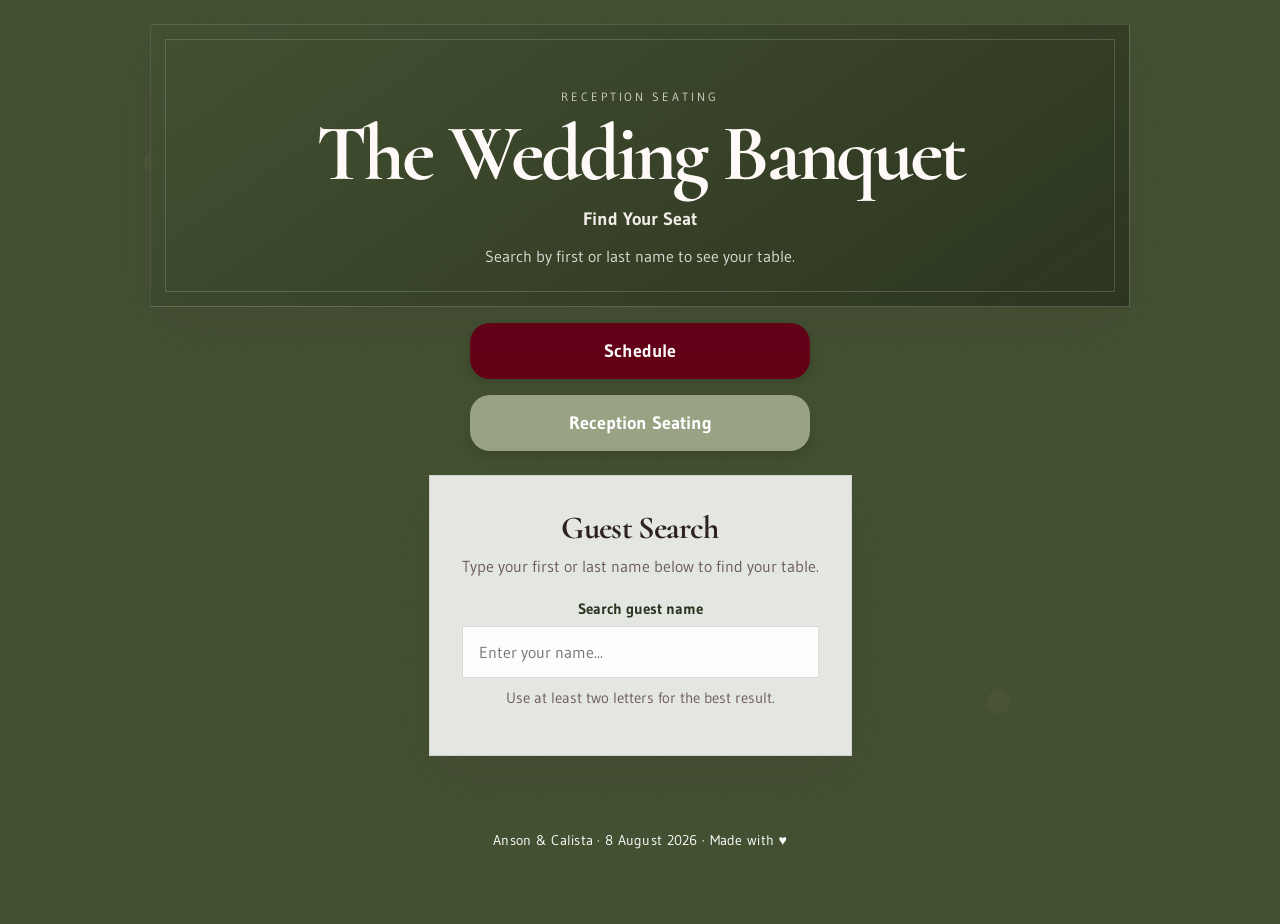
==== commit 064513ca: "Implement Calista's update request" ====
--- a/seating.html
+++ b/seating.html
@@ -8,7 +8,7 @@
     <!-- Make the page responsive on mobile devices so it scales correctly -->
     <meta name="viewport" content="width=device-width, initial-scale=1.0">
     <!-- Title of the page shown in the browser tab -->
-    <title>Reception Seating | Anson &amp; Calista</title>
+    <title>canapé hour | Anson &amp; Calista</title>
     <!-- Theme color for mobile browsers (changes the top bar color on some phones) -->
     <meta name="theme-color" content="#7a2230">
     
@@ -37,7 +37,7 @@
         <!-- Small text above the main title (the eyebrow text) -->
         <p class="eyebrow">Reception Seating</p>
         <!-- The main heading with the venue name -->
-        <h1>Burnham Estate</h1>
+        <h1>The Wedding Banquet</h1>
         <!-- Secondary text instructing the user what to do -->
         <p class="date">Find Your Seat</p>
         <!-- A small subtitle explaining the search feature below -->
@@ -45,12 +45,9 @@
     </header>
 
     <!-- Navigation bar to move between pages on the site -->
-    <nav class="top-nav">
-        <!-- Link to the schedule and venue page -->
-        <a href="index.html"><i class="nav-icon">📍 </i><span>Schedule &amp; Venue</span></a>
-        <!-- Link to the seating page (this page, so it is marked as active) -->
-        <a href="seating.html" class="active"><i class="nav-icon">🪑</i><span data-i18n="nav-seating">Reception
-                Seating</span></a>
+    <nav class="mockup-nav">
+        <a href="index.html" class="btn-schedule">Schedule</a>
+        <a href="seating.html" class="btn-reception">Reception Seating</a>
     </nav>
 
     <!-- Main content area containing the search box and floor plan -->
@@ -76,16 +73,7 @@
             <!-- This empty div is where the search results will appear via JavaScript -->
             <div id="results" class="results-shell"></div>
 
-            <!-- Wrapper for the floor plan image, also fades in slightly delayed -->
-            <div class="floorplan-wrapper fade-in" style="margin-top: 3.5rem; text-align: center; --delay: 0.15s">
-                <!-- Title for the floor plan image -->
-                <h3
-                    style="font-family: 'Cormorant', Georgia, serif; color: var(--brand-dark); margin-bottom: 1.25rem; font-size: 1.5rem;">
-                    Reception Floor Plan</h3>
-                <!-- The floor plan image itself -->
-                <img src="images/floorplan.jpg" alt="Floor Plan" id="floorplanImg"
-                    style="width: 100%; max-width: 800px; height: auto; box-shadow: 0 16px 36px rgba(0,0,0,0.08); border: 1px solid var(--border); cursor: zoom-in;">
-            </div>
+
         </section>
     </main>
 
@@ -94,11 +82,7 @@
         <span>Anson &amp; Calista &middot; 8 August 2026 &middot; Made with</span> <i class="footer-heart">&hearts;</i>
     </footer>
 
-    <!-- Lightbox for zooming images -->
-    <div id="lightbox" class="lightbox-overlay">
-        <button class="lightbox-close" id="lightboxClose">&times;</button>
-        <img src="images/floorplan.jpg" alt="Floor Plan Zoomed">
-    </div>
+
 
     <!-- Load the translations JavaScript file (used for multi-language support if needed) -->
     <script src="../translations.js"></script>
@@ -226,18 +210,7 @@
             }
         });
 
-        // Lightbox logic
-        const floorplanImg = document.getElementById('floorplanImg');
-        const lightbox = document.getElementById('lightbox');
-        const lightboxClose = document.getElementById('lightboxClose');
-
-        if (floorplanImg && lightbox && lightboxClose) {
-            floorplanImg.addEventListener('click', () => lightbox.classList.add('open'));
-            lightbox.addEventListener('click', (e) => {
-                if (e.target !== lightbox.querySelector('img')) lightbox.classList.remove('open');
-            });
-            lightboxClose.addEventListener('click', () => lightbox.classList.remove('open'));
-        }
+
 
         // â”€â”€ Scroll fade-in â”€â”€
         // This is an immediately invoked function expression (IIFE) for the fade-in effect on scroll
--- a/style.css
+++ b/style.css
@@ -294,6 +294,48 @@
     opacity: 1;
 }
 
+.mockup-nav {
+    display: flex;
+    flex-direction: column;
+    align-items: center;
+    gap: 1rem;
+    margin: 1rem auto 0;
+    width: 100%;
+}
+
+.mockup-nav a {
+    display: inline-flex;
+    align-items: center;
+    justify-content: center;
+    min-height: 3.5rem;
+    width: min(100% - 3rem, 340px);
+    border-radius: 20px;
+    color: #fff;
+    text-decoration: none;
+    font-family: "Gudea", "Helvetica Neue", Arial, sans-serif;
+    font-size: 1.1rem;
+    font-weight: 700;
+    transition: transform 150ms ease, box-shadow 150ms ease, opacity 150ms ease;
+    box-shadow: 0 4px 12px rgba(0, 0, 0, 0.15);
+}
+
+.mockup-nav a:hover,
+.mockup-nav a:focus-visible {
+    transform: translateY(-2px);
+    box-shadow: 0 6px 16px rgba(0, 0, 0, 0.2);
+    color: #fff;
+    opacity: 0.95;
+    outline: none;
+}
+
+.btn-schedule {
+    background-color: #640017;
+}
+
+.btn-reception {
+    background-color: #9AA284;
+}
+
 /* â”€â”€â”€ Container / Layout â”€â”€â”€ */
 
 .container {
@@ -425,6 +467,7 @@
     font-family: "Gudea", "Helvetica Neue", Arial, sans-serif;
     font-size: 1.08rem;
     line-height: 1.4;
+    color: var(--muted);
 }
 
 .time-pill {
@@ -549,7 +592,7 @@
     margin: 0 0 0.5rem;
     font-family: "Gudea", "Helvetica Neue", Arial, sans-serif;
     font-size: 1.05rem;
-    color: var(--brand-dark);
+    color: var(--muted);
 }
 
 .table-result p {
@@ -702,7 +745,7 @@
     margin: 0;
     font-family: "Gudea", "Helvetica Neue", Arial, sans-serif;
     font-size: 1.05rem;
-    color: var(--brand-dark);
+    color: var(--muted);
 }
 
 .venue-label {
@@ -793,7 +836,7 @@
     margin: 0;
     font-family: "Gudea", "Helvetica Neue", Arial, sans-serif;
     font-size: 1.05rem;
-    color: var(--brand-dark);
+    color: var(--muted);
 }
 
 .song-meta {
@@ -851,7 +894,7 @@
     margin: 0 0 0.6rem;
     font-family: "Gudea", "Helvetica Neue", Arial, sans-serif;
     font-size: 1.08rem;
-    color: var(--brand-dark);
+    color: var(--muted);
 }
 
 .reading-text {
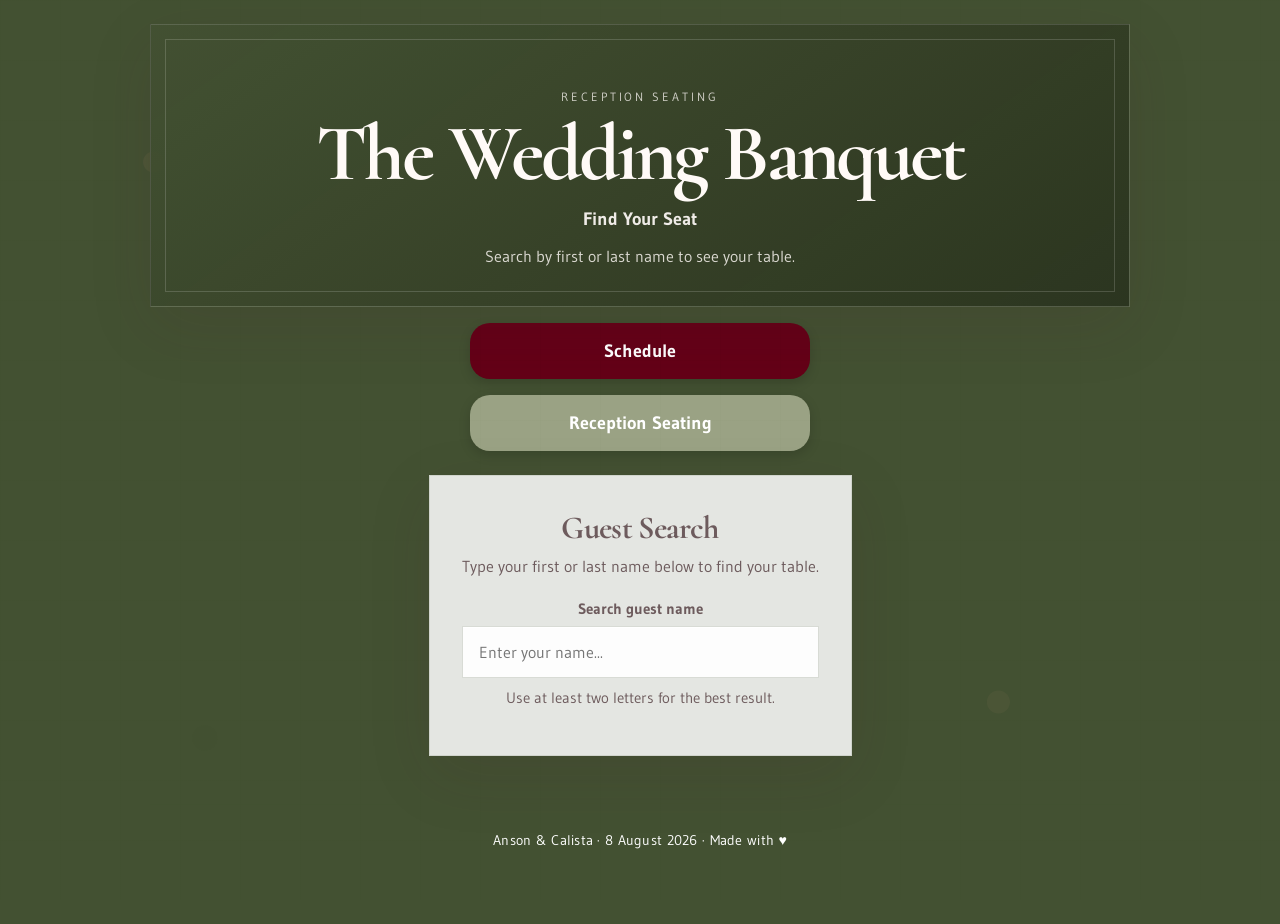
==== commit fa382a1a: "Addtional edits by Calista" ====
--- a/seating.html
+++ b/seating.html
@@ -57,13 +57,13 @@
             <!-- Heading area for the search section -->
             <div class="section-heading">
                 <!-- Title for the search section -->
-                <h2 data-i18n="seating-section-title">Guest Search</h2>
+                <h2 data-i18n="seating-section-title" style="color: var(--muted);">Guest Search</h2>
                 <!-- Description for the search section to help users -->
                 <p data-i18n="seating-section-desc">Type your first or last name below to find your table.</p>
             </div>
 
             <!-- Label for the search input box (good for accessibility) -->
-            <label class="search-label" for="searchInput" data-i18n="seating-search-label">Search guest name</label>
+            <label class="search-label" for="searchInput" data-i18n="seating-search-label" style="color: var(--muted);">Search guest name</label>
             <!-- The actual text input box where users type their name -->
             <input type="text" id="searchInput" placeholder="Enter your name..."
                 data-i18n-placeholder="seating-search-placeholder">
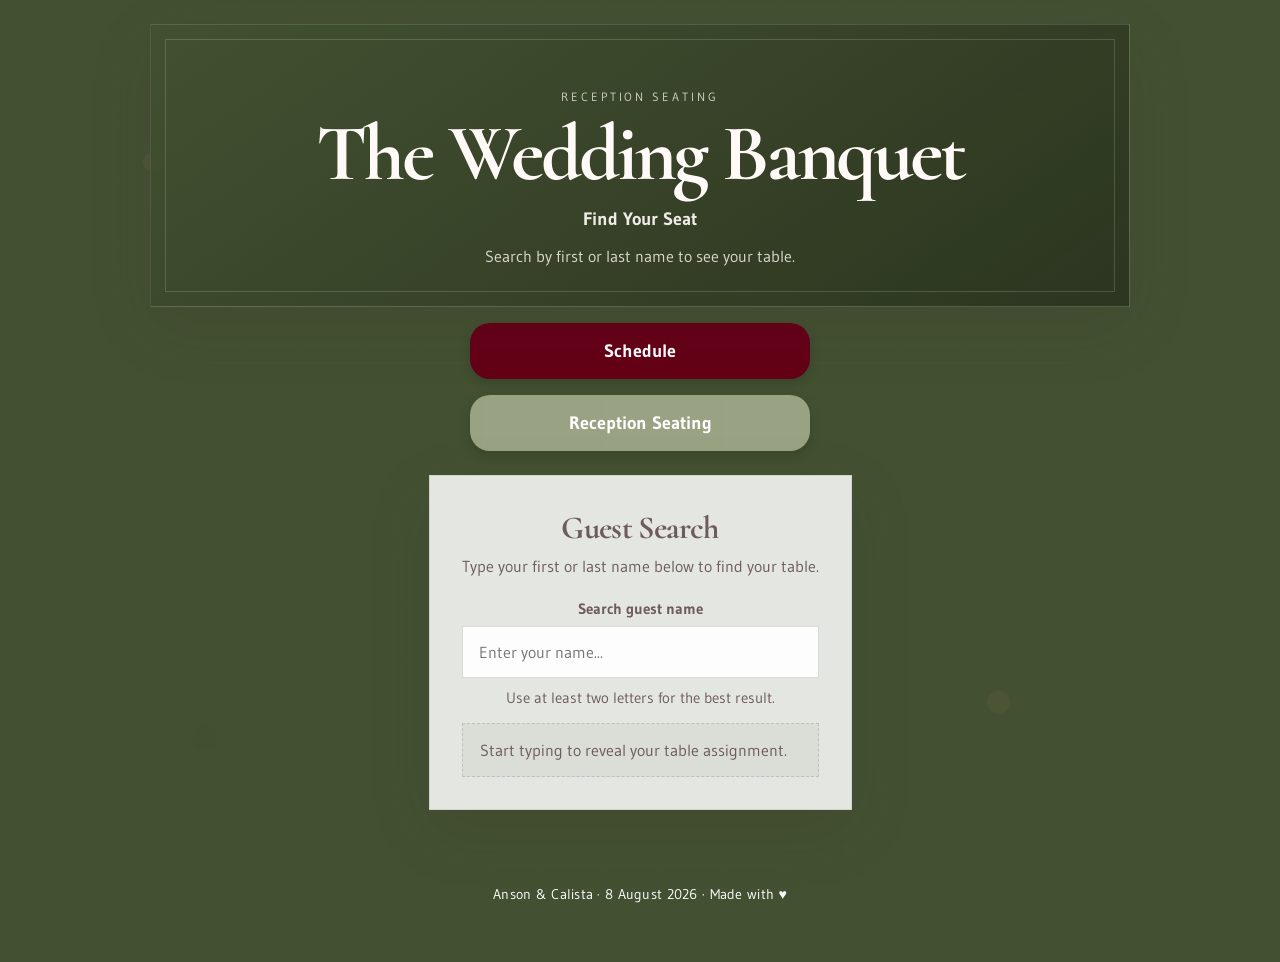
==== commit 443ecc1e: "Make Anson and Calista's site standalone Copy the images it used from the parent site, keep only the" ====
--- a/seating.html
+++ b/seating.html
@@ -85,21 +85,21 @@
 
 
     <!-- Load the translations JavaScript file (used for multi-language support if needed) -->
-    <script src="../translations.js"></script>
+    <script src="translations.js"></script>
     
     <!-- Custom JavaScript for the seating search functionality -->
     <script>
         // Array of objects containing table names and their respective guests
         const seatingData = [
             { table: "Table 1", guests: ["Rodney Chiu", "Melissa Tan", "Zack Chiu", "Fetz Foo", "Feliz Foo", "Rina Tan", "Lee", "Florence Tan", "Bec Hardman", "Jenny Tan"] },
-            { table: "Table 2", guests: ["Mum", "Grandma", "Carmen Nguyen", "Ma Nina Ortega", "Hilda Chow", "Catherine Wong", "Uncle Ma", "Vitou Seng", "Jenny Voller", "Geoff Voller"] },
+            { table: "Table 2", guests: ["Mum", "Grandma", "Sister", "Ma Nina Ortega", "Hilda Chow", "Catherine Wong", "Uncle Ma", "Vitou Seng", "Jenny Voller", "Geoff Voller"] },
             { table: "Table 3", guests: ["Julia Cheam", "Hui Ren Tan", "Adeline Yap", "Dan Yao", "Denise Foo", "Josie Goh", "Nicole Tan", "Sarah Maizura", "Chong Ler", "Ashley Lau"] },
             { table: "Table 4", guests: ["Macy Voeung", "Judy Nguyen", "Sharon Luo", "Jun Hee Hong", "Louis Teoh", "Jess Truong", "Tim Truong", "Esther Tran", "Dan Tran", "Grace Leung"] },
-            { table: "Table 5", guests: ["Marshall Scott", "Julie Scott", "Woojin Yang", "Rachel Yang", "Rachel Tam", "Hamish Clark", "Mikey Wong", "Geoffrey Lu", "Andrew Wong", "Jeremy Wong"] },
+            { table: "Table 5", guests: ["Julie Scott", "Woojin Yang", "Rachel Yang", "Rachel Tam", "Hamish Clark", "Mikey Wong", "Geoffrey Lu", "Andrew Wong", "Jeremy Wong"] },
             { table: "Table 6", guests: ["Ryan Szeto", "Grace Szeto", "Brett Jackson", "Janette Jackson", "Paul Tam", "Vania Tam", "Benjamin Jiang", "Erica Jiang", "Thomas Chin", "Carol Chin"] },
-            { table: "Table 7", guests: ["Graham Bae", "Bora Bae", "Ethan Bae", "Ceewing Shen", "Joe Shen", "Sewlyn Chang", "Mady Chang", "Dan Au", "Fayette Au", "Bay Odontuyaa", "Emily Liu"] },
-            { table: "Table 8", guests: ["Will Yu", "Lydia Chung", "Bianca So", "Ian Chan", "Jeclyn Lim", "Aaron Lee", "Lilian Ly", "Hieu Ly", "Jono Vavouris", "Hannah Vavouris", "Lina Vavouris"] },
-            { table: "Table 9", guests: ["Nelson Cheng", "Peter Kim", "Adam Nelson", "Paul Chang", "Jacky Chen", "Jack Liang", "Samson Ng", "Mikkel Li", "Tim Lim", "Pearl Kim", "Ruby Lim"] }
+            { table: "Table 7", guests: ["Graham Bae", "Bora Bae", "Ethan Bae", "Ceewing Shen", "Joe Shen", "Selwyn Chang", "Michael Tan", "Dan Au", "Fayette Au", "Bay Odontuyaa", "Emily Liu"] },
+            { table: "Table 8", guests: ["Samson Ng", "Mikkel Li", "Bianca So", "Ian Chan", "Jeclyn Lim", "Aaron Lee", "Lilian Ly", "Hieu Ly", "Jono Vavouris", "Hannah Vavouris", "Lina Vavouris"] },
+            { table: "Table 9", guests: ["Nelson Cheng", "Peter Kim", "Adam Nelson", "Paul Chang", "Jacky Chen", "Jack Liang", "Will Yu", "Lydia Chung", "Tim Lim", "Pearl Kim", "Ruby Lim"] }
         ];
 
         // Helper function to get a translated string based on a key from translations.js
--- a/style.css
+++ b/style.css
@@ -67,7 +67,7 @@
     justify-content: flex-start;
     background-image:
         linear-gradient(180deg, rgba(33, 18, 16, 0.08) 0%, rgba(33, 18, 16, 0.52) 100%),
-        url("../images/CarmenVitou39.JPG");
+        url("images/CarmenVitou39.JPG");
     background-size: cover;
     background-position: center center;
 }
@@ -1020,7 +1020,7 @@
         background-position: center top;
         background-image:
             linear-gradient(180deg, rgba(33, 18, 16, 0.12) 0%, rgba(33, 18, 16, 0.62) 100%),
-            url("../images/CarmenVitou39.JPG");
+            url("images/CarmenVitou39.JPG");
     }
 
     .hero-copy {
